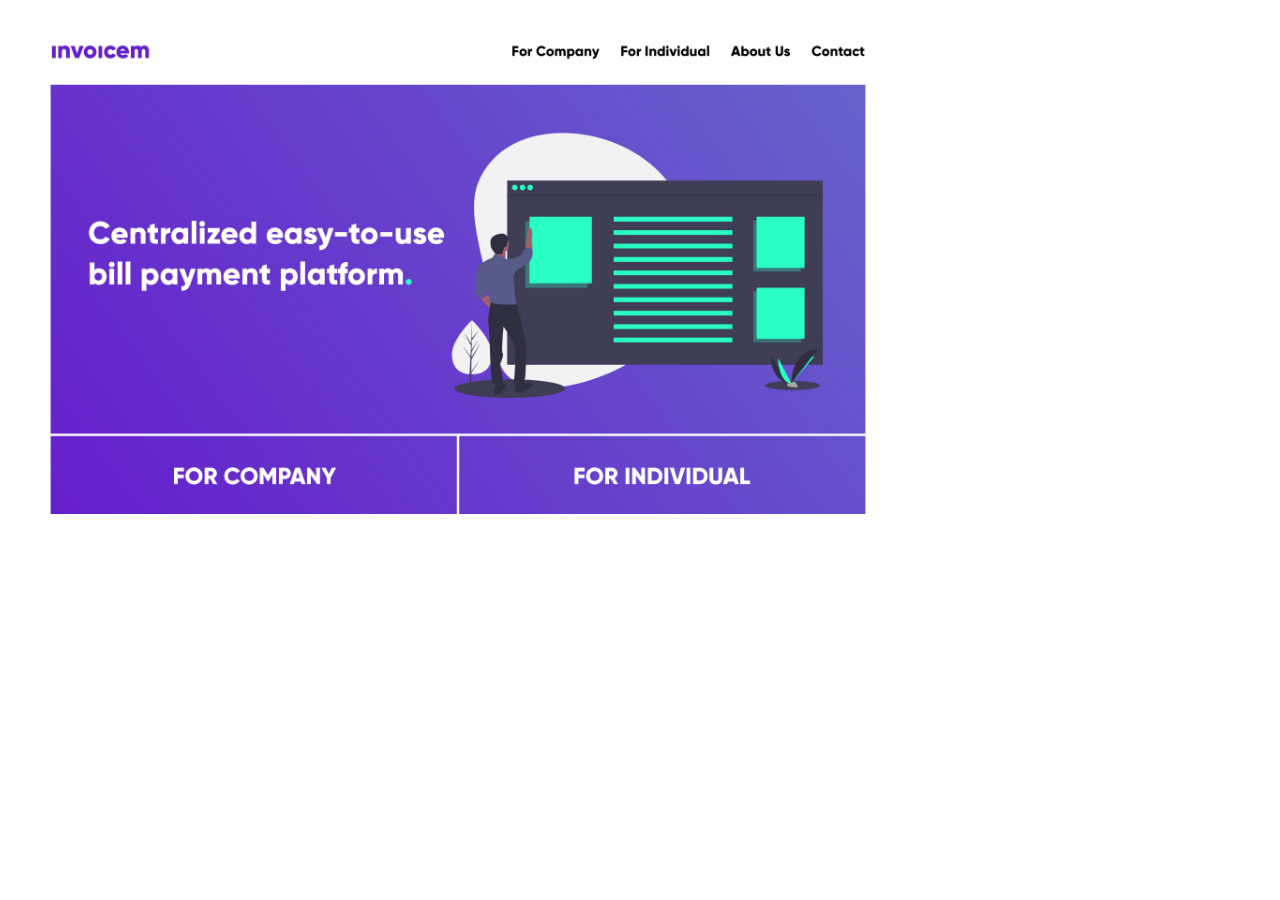
==== index.html @ d3e80e59 "initial commit" ====
<!DOCTYPE html>
<html>
<head>
	<title>App</title>
	<link rel="stylesheet" type="text/css" href="stylesheet.css">
</head>
<body>
	<div class="background">
		<img class="bgimage" src="TWHack-Landing.jpg">
	</div>
</body>
</html>
---- stylesheet.css ----
.background {
	max-height: 100vh;
}

.bgimage {
	max-width: 100vh;
}
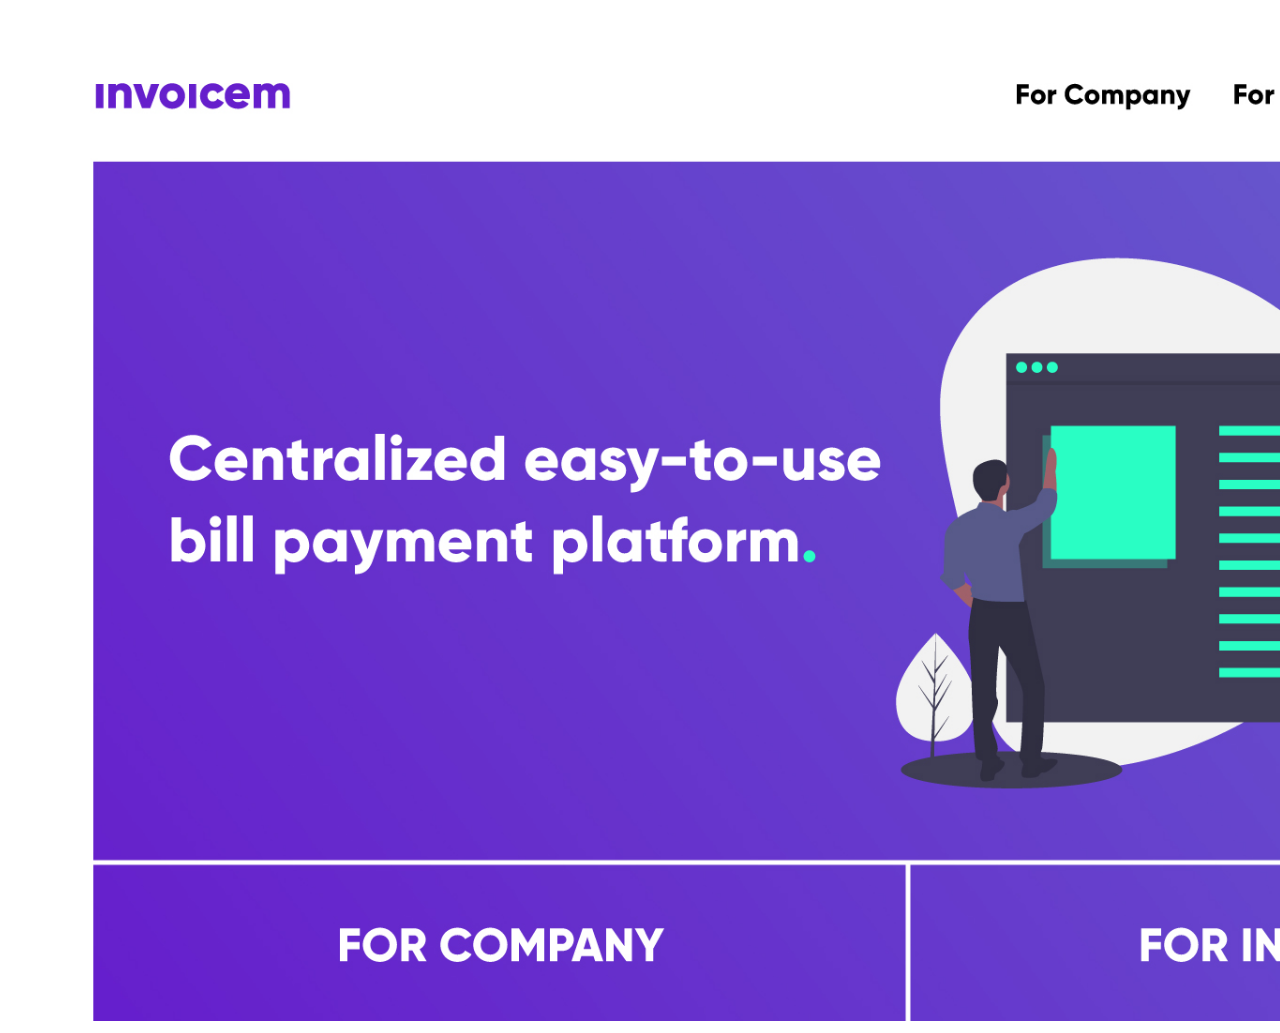
==== commit b57991b8: "added some pages" ====
--- a/index.html
+++ b/index.html
@@ -1,12 +1,20 @@
 <!DOCTYPE html>
 <html>
-<head>
-	<title>App</title>
-	<link rel="stylesheet" type="text/css" href="stylesheet.css">
-</head>
-<body>
-	<div class="background">
-		<img class="bgimage" src="TWHack-Landing.jpg">
-	</div>
-</body>
+  <head>
+    <title>App</title>
+    <link rel="stylesheet" type="text/css" href="stylesheet.css" />
+  </head>
+  <body>
+    <div>
+      <img class="bgimage" src="TWHack-Landing.jpg" />
+
+      <form action="http://google.com">
+      	<button class="companybtn" type="submit"></button>
+	  	</form>
+
+	  	<form action="u-dashboard.html">
+				<button class="individualBtn" type="submit"></button>
+			</form>
+    </div>
+  </body>
 </html>--- a/stylesheet.css
+++ b/stylesheet.css
@@ -1,7 +1,62 @@
-.background {
-	max-height: 100vh;
+.bgimage {
+  width: 200vh;
 }
 
-.bgimage {
-	max-width: 100vh;
-}+.companybtn {
+	-webkit-user-select: none; /* Safari */
+	-moz-user-select: none; /* Firefox */
+	-ms-user-select: none; /* IE10+/Edge */
+	-webkit-transition-duration: 0.4s; /* Safari */
+	transition-duration: 0.4s;
+	user-select: none; /* Standard */
+	background-color: transparent;
+	border: none;	
+	text-align: center;
+	cursor: pointer;
+	height: 80px;
+	width: 400px;
+	position: absolute;
+	left: 150px;
+	bottom: -75px;
+  }
+
+  .individualBtn {
+	-webkit-user-select: none; /* Safari */
+	-moz-user-select: none; /* Firefox */
+	-ms-user-select: none; /* IE10+/Edge */
+	-webkit-transition-duration: 0.4s; /* Safari */
+	transition-duration: 0.4s;
+	user-select: none; /* Standard */
+	background-color: transparent;
+	border: none;	
+	text-align: center;
+	cursor: pointer;
+	height: 80px;
+	width: 400px;
+	position: absolute;
+	left: 720px;
+	bottom: -75px;
+}
+
+.pay-bills {
+	-webkit-user-select: none; /* Safari */
+	-moz-user-select: none; /* Firefox */
+	-ms-user-select: none; /* IE10+/Edge */
+	-webkit-transition-duration: 0.4s; /* Safari */
+	transition-duration: 0.4s;
+	user-select: none; /* Standard */
+	font-family: "Gilroy-ExtraBold";
+	font-size: 14pt;
+	background-color: transparent;
+	border: 0.5px solid black;
+	border-radius: 8px;
+	text-align: center;
+	cursor: pointer;
+	height: 60px;
+	width: 200px;
+	position: absolute;
+	left: 520px;
+	bottom: 0px;
+	background-color: #6759CB;
+	color: white;
+}
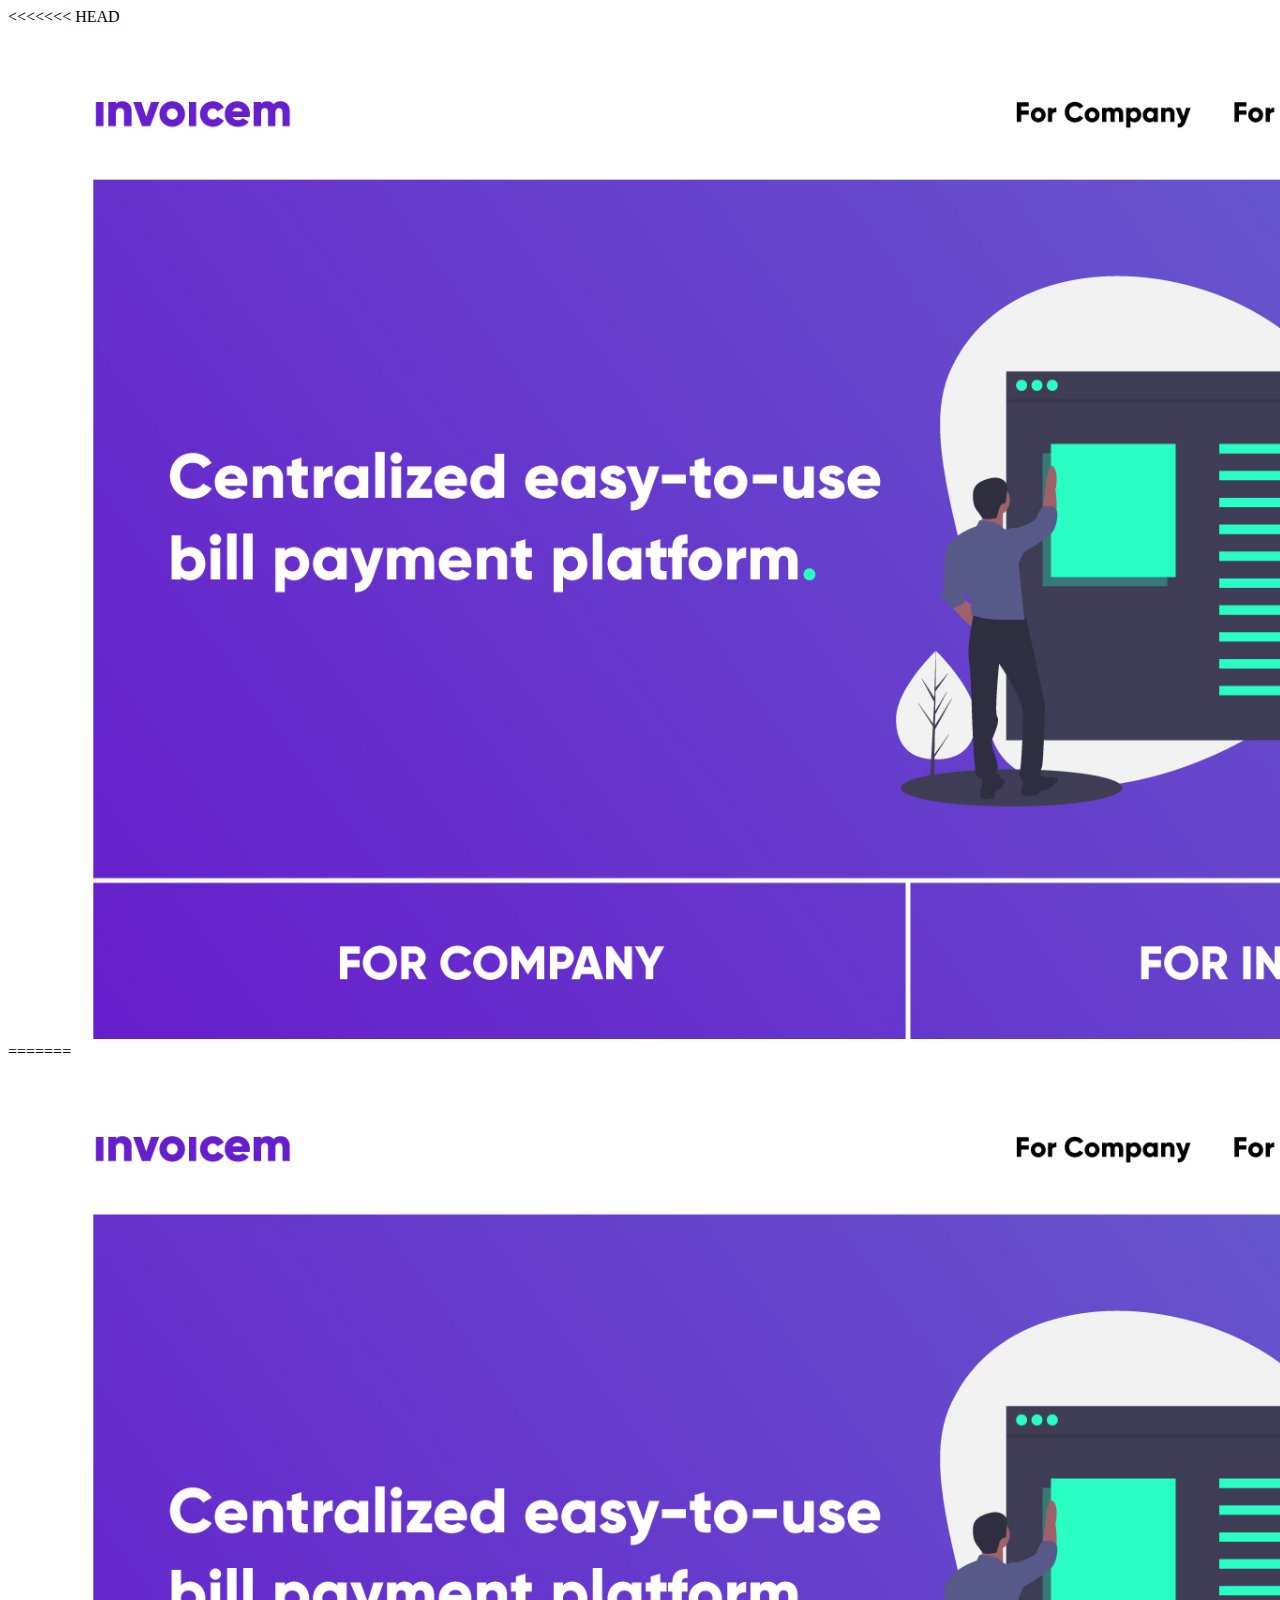
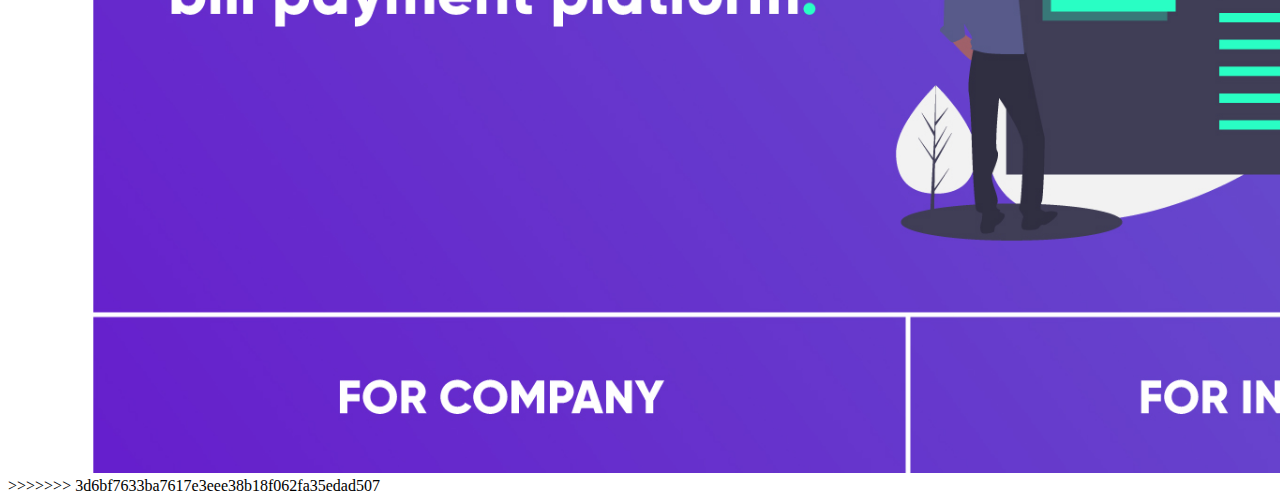
==== commit ad6200e3: "added functionality" ====
--- a/index.html
+++ b/index.html
@@ -6,15 +6,32 @@
   </head>
   <body>
     <div>
-      <img class="bgimage" src="TWHack-Landing.jpg" />
+<<<<<<< HEAD
+      <img class="bgimage" src="TWHack-Landing.jpg"/>
+      <div class="clickable">
+      	<a href="index.html" class="fill-div"></a>
+      </div>
 
-      <form action="http://google.com">
+      <form action="c-dashboard.html">
       	<button class="companybtn" type="submit"></button>
 	  	</form>
 
 	  	<form action="u-dashboard.html">
 				<button class="individualBtn" type="submit"></button>
 			</form>
+=======
+      <img class="bgimage" src="TWHack-Landing.jpg" />
+      <div class="clickable">
+        <a href="index.html" class="fill-div"></a>
+      </div>
+      <form action="c-dashboard.html">
+        <button class="companybtn" type="submit"></button>
+      </form>
+
+      <form action="u-dashboard.html">
+        <button class="individualBtn" type="submit"></button>
+      </form>
+>>>>>>> 3d6bf7633ba7617e3eee38b18f062fa35edad507
     </div>
   </body>
-</html>+</html>
--- a/stylesheet.css
+++ b/stylesheet.css
@@ -9,9 +9,12 @@
 	-webkit-transition-duration: 0.4s; /* Safari */
 	transition-duration: 0.4s;
 	user-select: none; /* Standard */
+	font-family: "Open Sans", sans-serif;
+	font-size: 14pt;
 	background-color: transparent;
 	border: none;	
 	text-align: center;
+	border-radius: 30px;
 	cursor: pointer;
 	height: 80px;
 	width: 400px;
@@ -20,6 +23,8 @@
 	bottom: -75px;
   }
 
+
+
   .individualBtn {
 	-webkit-user-select: none; /* Safari */
 	-moz-user-select: none; /* Firefox */
@@ -27,9 +32,12 @@
 	-webkit-transition-duration: 0.4s; /* Safari */
 	transition-duration: 0.4s;
 	user-select: none; /* Standard */
+	font-family: "Open Sans", sans-serif;
+	font-size: 14pt;
 	background-color: transparent;
 	border: none;	
 	text-align: center;
+	border-radius: 30px;
 	cursor: pointer;
 	height: 80px;
 	width: 400px;
@@ -53,10 +61,56 @@
 	text-align: center;
 	cursor: pointer;
 	height: 60px;
-	width: 200px;
+	width: 250px;
 	position: absolute;
-	left: 520px;
+	left: 436px;
 	bottom: 0px;
 	background-color: #6759CB;
 	color: white;
 }
+
+.pay-bills:hover {
+<<<<<<< HEAD
+	background-color: blue;
+=======
+	background-color: blue
+>>>>>>> 3d6bf7633ba7617e3eee38b18f062fa35edad507
+}
+
+.clickable {
+	width: 200px;
+	height: 80px;
+	position: absolute;
+	top: 30px;
+	left: 50px;
+}
+
+<<<<<<< HEAD
+.upload {
+	width: 443px;
+	height: 114px;
+	position: absolute;
+	top: 238px;
+	left: 490px;
+}
+
+.upload {
+	width: 443px;
+	height: 114px;
+	position: absolute;
+	top: 238px;
+	left: 967px;
+}
+
+=======
+>>>>>>> 3d6bf7633ba7617e3eee38b18f062fa35edad507
+a.fill-div {
+	display: block;
+    height: 100%;
+    width: 100%;
+    text-decoration: none;
+<<<<<<< HEAD
+}
+=======
+}
+>>>>>>> 3d6bf7633ba7617e3eee38b18f062fa35edad507
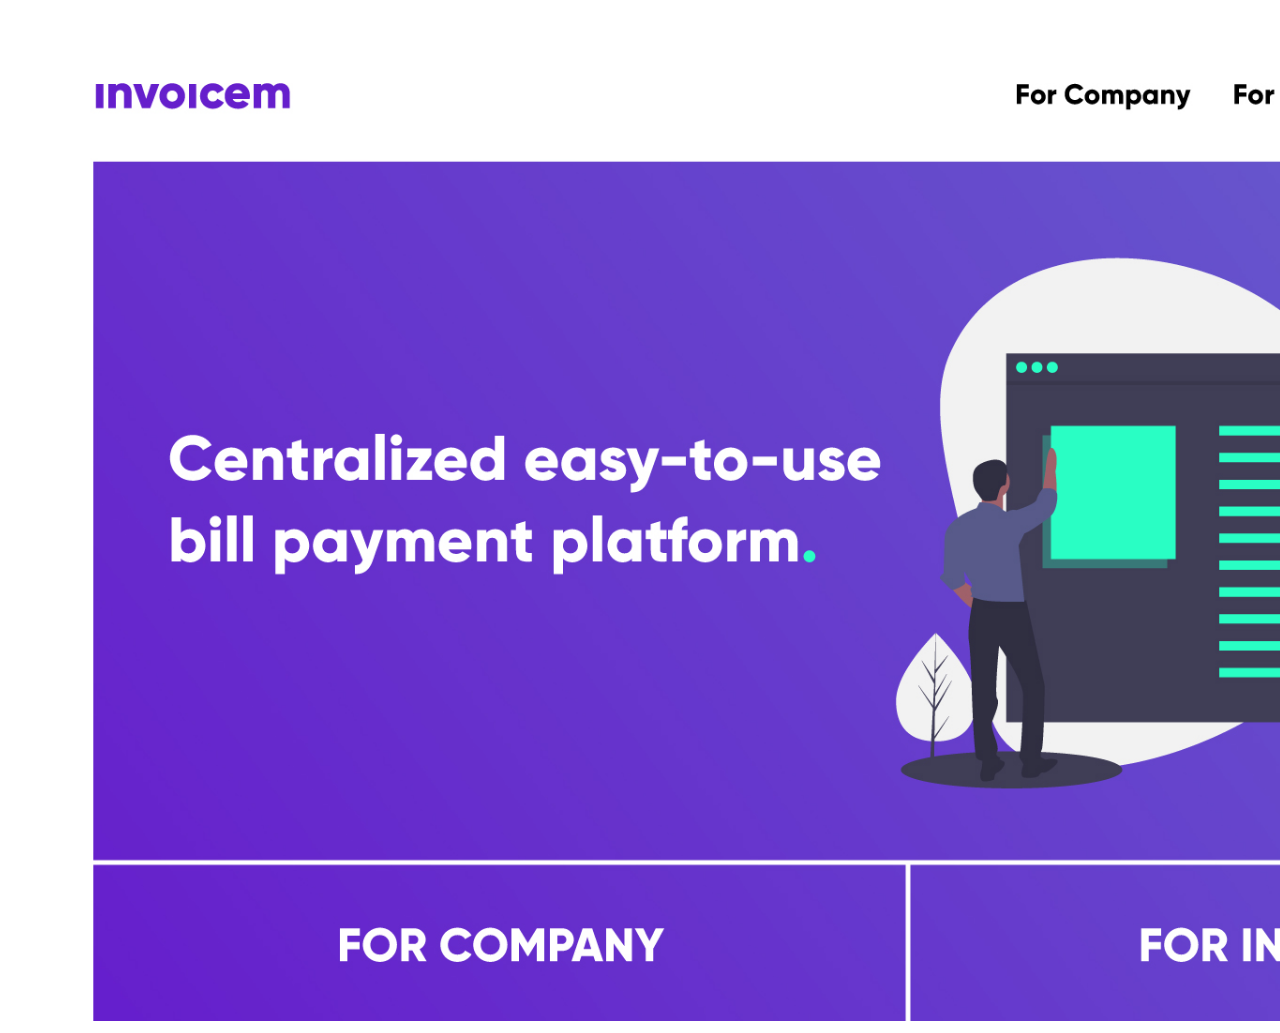
==== commit 4ef13f37: "Added functionality" ====
--- a/index.html
+++ b/index.html
@@ -6,7 +6,6 @@
   </head>
   <body>
     <div>
-<<<<<<< HEAD
       <img class="bgimage" src="TWHack-Landing.jpg"/>
       <div class="clickable">
       	<a href="index.html" class="fill-div"></a>
@@ -19,19 +18,6 @@
 	  	<form action="u-dashboard.html">
 				<button class="individualBtn" type="submit"></button>
 			</form>
-=======
-      <img class="bgimage" src="TWHack-Landing.jpg" />
-      <div class="clickable">
-        <a href="index.html" class="fill-div"></a>
-      </div>
-      <form action="c-dashboard.html">
-        <button class="companybtn" type="submit"></button>
-      </form>
-
-      <form action="u-dashboard.html">
-        <button class="individualBtn" type="submit"></button>
-      </form>
->>>>>>> 3d6bf7633ba7617e3eee38b18f062fa35edad507
     </div>
   </body>
 </html>
--- a/stylesheet.css
+++ b/stylesheet.css
@@ -70,11 +70,7 @@
 }
 
 .pay-bills:hover {
-<<<<<<< HEAD
 	background-color: blue;
-=======
-	background-color: blue
->>>>>>> 3d6bf7633ba7617e3eee38b18f062fa35edad507
 }
 
 .clickable {
@@ -85,7 +81,6 @@
 	left: 50px;
 }
 
-<<<<<<< HEAD
 .upload {
 	width: 443px;
 	height: 114px;
@@ -102,15 +97,9 @@
 	left: 967px;
 }
 
-=======
->>>>>>> 3d6bf7633ba7617e3eee38b18f062fa35edad507
 a.fill-div {
 	display: block;
     height: 100%;
     width: 100%;
     text-decoration: none;
-<<<<<<< HEAD
 }
-=======
-}
->>>>>>> 3d6bf7633ba7617e3eee38b18f062fa35edad507
